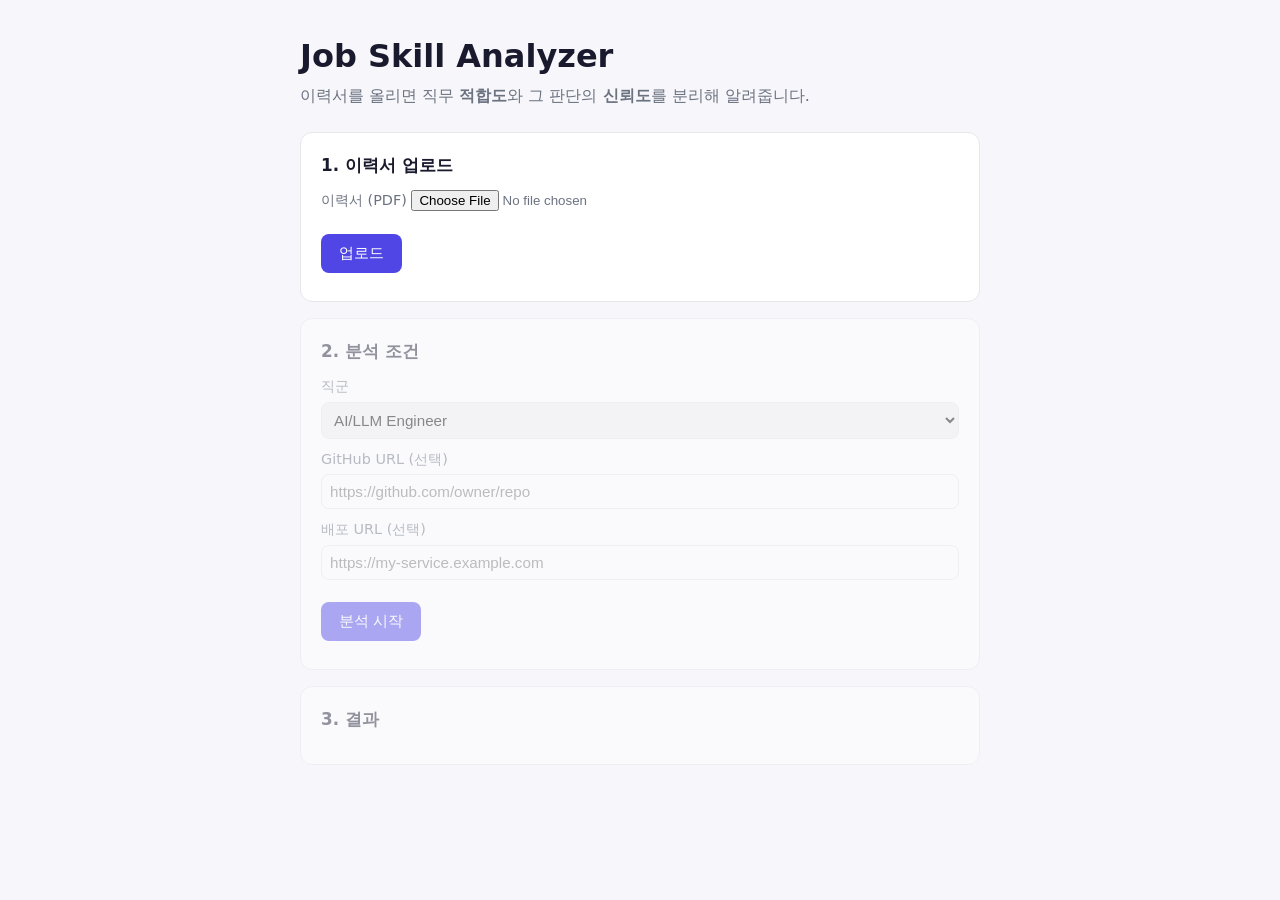
==== web/index.html @ 48e6f103 "fix(web): 파일 입력 접근성 label 연결 (코드리뷰 반영)" ====
<!DOCTYPE html>
<html lang="ko">
<head>
  <meta charset="utf-8">
  <meta name="viewport" content="width=device-width, initial-scale=1">
  <title>Job Skill Analyzer — 이력서 분석</title>
  <link rel="stylesheet" href="/web/style.css">
</head>
<body>
  <main>
    <header>
      <h1>Job Skill Analyzer</h1>
      <p class="sub">이력서를 올리면 직무 <b>적합도</b>와 그 판단의 <b>신뢰도</b>를 분리해 알려줍니다.</p>
    </header>

    <!-- 1단계: 업로드 -->
    <section id="step-upload" class="card">
      <h2>1. 이력서 업로드</h2>
      <label for="file">이력서 (PDF)
        <input type="file" id="file" accept="application/pdf">
      </label>
      <button id="upload-btn">업로드</button>
      <p id="upload-msg" class="msg"></p>
    </section>

    <!-- 2단계: 분석 입력 -->
    <section id="step-analyze" class="card disabled">
      <h2>2. 분석 조건</h2>
      <label>직군
        <select id="job-family">
          <option>Software Engineer</option>
          <option>Data Engineer</option>
          <option>Data Analyst</option>
          <option>Data Scientist</option>
          <option selected>AI/LLM Engineer</option>
          <option>ML Engineer</option>
          <option>DevOps/SRE</option>
          <option>Security Engineer</option>
          <option>Frontend Engineer</option>
          <option>Architect</option>
        </select>
      </label>
      <label>GitHub URL (선택)
        <input type="url" id="github-url" placeholder="https://github.com/owner/repo">
      </label>
      <label>배포 URL (선택)
        <input type="url" id="deploy-url" placeholder="https://my-service.example.com">
      </label>
      <button id="analyze-btn">분석 시작</button>
      <p id="analyze-msg" class="msg"></p>
    </section>

    <!-- 3단계: 결과 -->
    <section id="step-result" class="card disabled">
      <h2>3. 결과</h2>
      <div id="progress" class="hidden"><span class="spinner"></span> 분석 중…</div>
      <div id="result"></div>
    </section>
  </main>
  <script src="/web/app.js"></script>
</body>
</html>
---- web/style.css ----
:root { --fg:#1a1a2e; --muted:#6b7280; --line:#e5e7eb; --accent:#4f46e5;
  --verified:#16a34a; --corroborated:#d97706; --claimed:#9ca3af; }
* { box-sizing: border-box; }
body { margin:0; font-family: system-ui, -apple-system, sans-serif; color:var(--fg);
  background:#f7f7fb; line-height:1.5; }
main { max-width: 720px; margin: 0 auto; padding: 32px 20px 80px; }
header h1 { margin:0 0 4px; }
.sub { color:var(--muted); margin:0 0 24px; }
.card { background:#fff; border:1px solid var(--line); border-radius:12px;
  padding:20px; margin-bottom:16px; }
.card.disabled { opacity:.45; pointer-events:none; }
.card h2 { margin:0 0 12px; font-size:1.05rem; }
label { display:block; margin:10px 0; font-size:.9rem; color:var(--muted); }
select, input[type=url] { display:block; width:100%; margin-top:4px; padding:8px;
  border:1px solid var(--line); border-radius:8px; font-size:.95rem; }
button { margin-top:12px; padding:9px 18px; border:0; border-radius:8px;
  background:var(--accent); color:#fff; font-size:.95rem; cursor:pointer; }
button:disabled { background:#c7c7d1; cursor:not-allowed; }
.msg { font-size:.85rem; margin:8px 0 0; }
.msg.error { color:#dc2626; }
.hidden { display:none; }
.spinner { display:inline-block; width:14px; height:14px; border:2px solid var(--line);
  border-top-color:var(--accent); border-radius:50%; animation:spin .8s linear infinite;
  vertical-align:middle; }
@keyframes spin { to { transform: rotate(360deg); } }
/* 결과 */
.metrics { display:flex; gap:16px; margin-bottom:16px; }
.metric { flex:1; border:1px solid var(--line); border-radius:10px; padding:14px; }
.metric .big { font-size:1.6rem; font-weight:700; }
.gauge { height:8px; background:var(--line); border-radius:4px; overflow:hidden; margin-top:6px; }
.gauge > span { display:block; height:100%; background:var(--accent); }
.badge { display:inline-block; padding:2px 8px; border-radius:999px; font-size:.75rem;
  color:#fff; }
.badge.Verified { background:var(--verified); }
.badge.Corroborated { background:var(--corroborated); }
.badge.Claimed { background:var(--claimed); }
.skill-row { display:flex; align-items:center; gap:8px; padding:6px 0;
  border-bottom:1px solid var(--line); font-size:.9rem; }
.skill-row .src { color:var(--muted); font-size:.78rem; margin-left:auto; }
.suggestion { border:1px solid var(--line); border-radius:10px; padding:12px; margin-top:10px; }
.suggestion .head { font-weight:600; font-size:.9rem; }
.suggestion .rew { background:#f3f4f6; border-radius:6px; padding:8px; margin:6px 0;
  font-size:.85rem; white-space:pre-wrap; }
.prio { font-size:.72rem; color:var(--muted); }
h3 { margin:18px 0 6px; font-size:.95rem; }
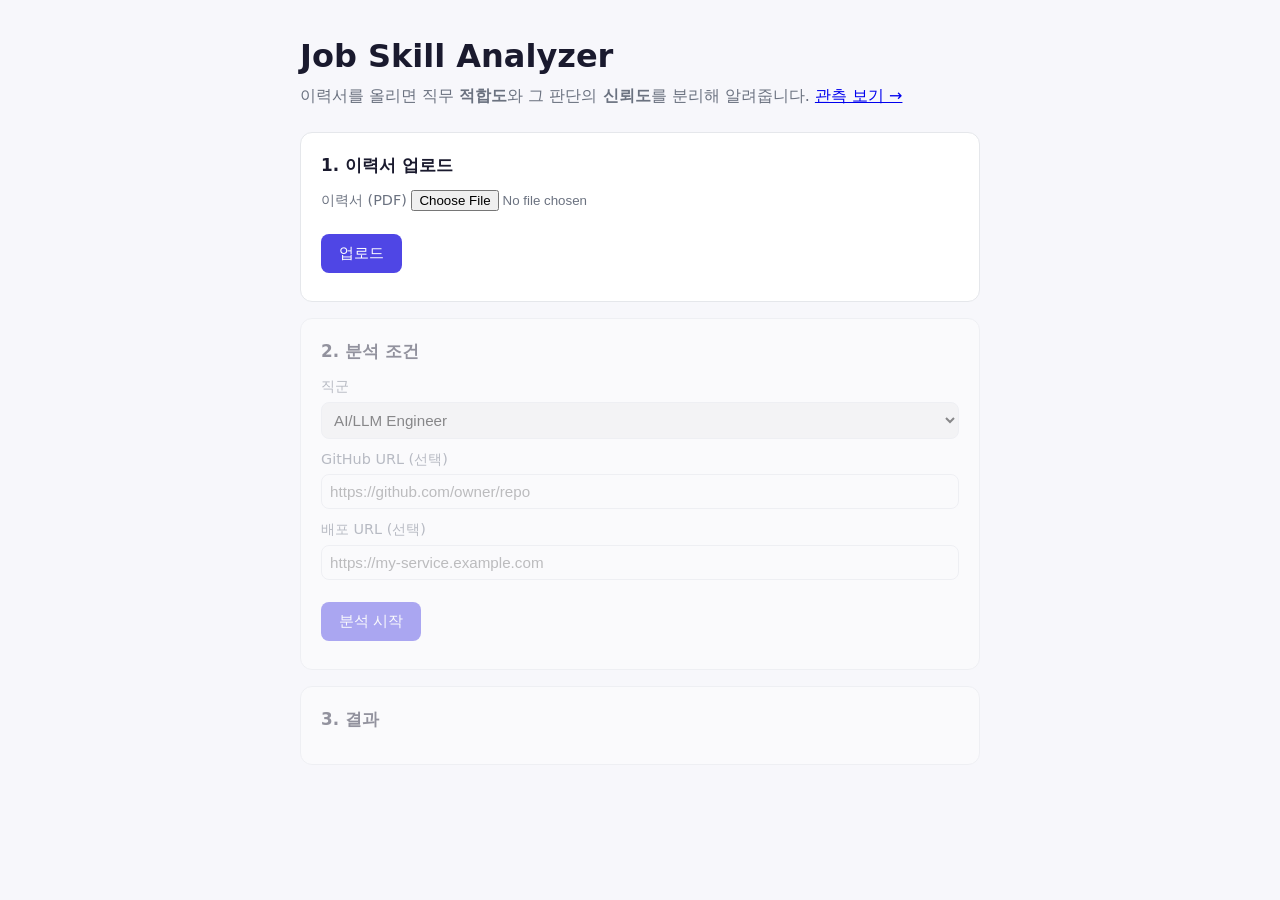
==== commit 46e8fb2e: "feat(web): 분석 페이지 헤더에 관측 링크 — 분석↔관측 양방향 네비 Co-Authored-By: Claude Opus 4.8 <noreply@anthropic.com>" ====
--- a/web/index.html
+++ b/web/index.html
@@ -10,7 +10,7 @@
   <main>
     <header>
       <h1>Job Skill Analyzer</h1>
-      <p class="sub">이력서를 올리면 직무 <b>적합도</b>와 그 판단의 <b>신뢰도</b>를 분리해 알려줍니다.</p>
+      <p class="sub">이력서를 올리면 직무 <b>적합도</b>와 그 판단의 <b>신뢰도</b>를 분리해 알려줍니다. <a href="/observe">관측 보기 →</a></p>
     </header>
 
     <!-- 1단계: 업로드 -->
--- a/web/style.css
+++ b/web/style.css
@@ -43,3 +43,9 @@
   font-size:.85rem; white-space:pre-wrap; }
 .prio { font-size:.72rem; color:var(--muted); }
 h3 { margin:18px 0 6px; font-size:.95rem; }
+.tabs { display:flex; gap:8px; margin-bottom:16px; }
+.tab { background:#fff; color:var(--fg); border:1px solid var(--line); }
+.tab.active { background:var(--accent); color:#fff; }
+.step { border-left:3px solid var(--accent); padding:8px 12px; margin:10px 0; background:#fff; }
+.step h4 { margin:0 0 4px; font-size:.92rem; }
+.stat-row { display:flex; justify-content:space-between; padding:6px 0; border-bottom:1px solid var(--line); font-size:.9rem; }
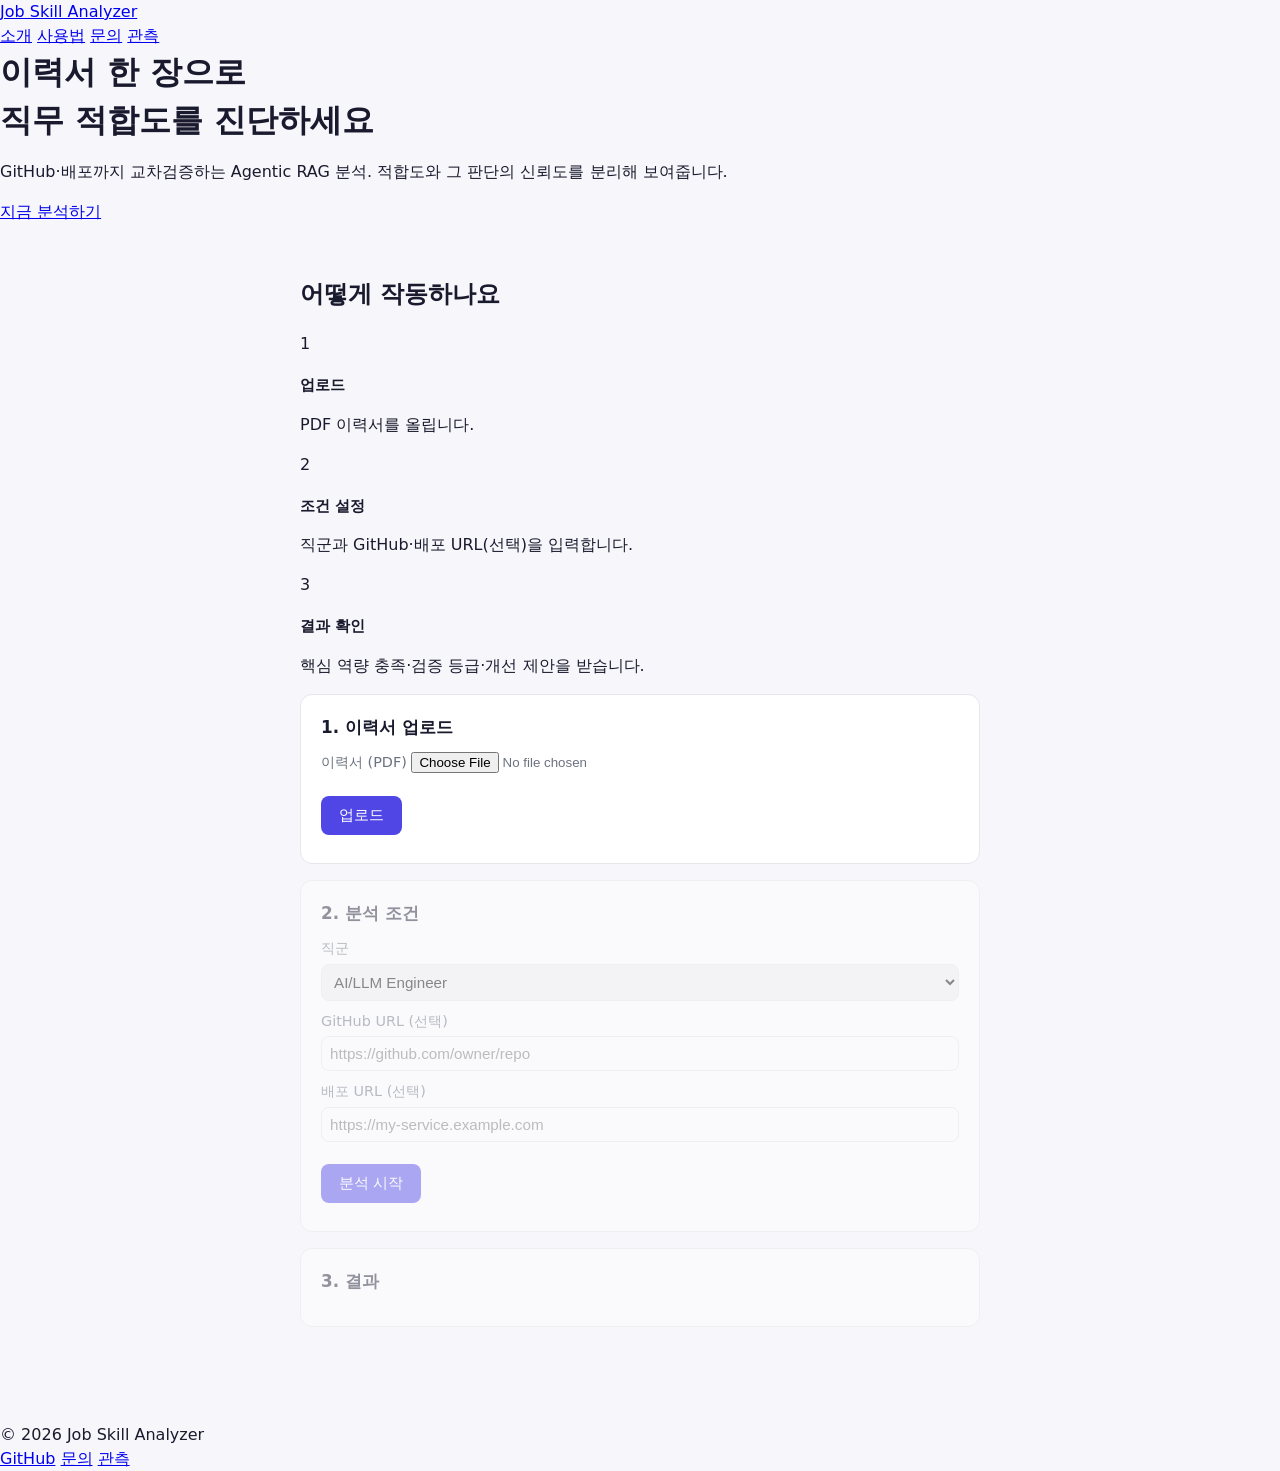
==== commit 766c7f53: "feat(web): 홈페이지 구조 — 네비·히어로·사용법 3단계·푸터 추가 Co-Authored-By: Claude Opus 4.8 <noreply@anthropic.com>" ====
--- a/web/index.html
+++ b/web/index.html
@@ -3,15 +3,39 @@
 <head>
   <meta charset="utf-8">
   <meta name="viewport" content="width=device-width, initial-scale=1">
-  <title>Job Skill Analyzer — 이력서 분석</title>
+  <title>Job Skill Analyzer — 이력서 적합도 진단</title>
   <link rel="stylesheet" href="/web/style.css">
 </head>
-<body>
+<body id="top">
+  <nav class="topnav">
+    <div class="nav-inner">
+      <a href="#top" class="logo">Job Skill Analyzer</a>
+      <div class="menu">
+        <a href="#hero">소개</a>
+        <a href="#how">사용법</a>
+        <a href="#contact">문의</a>
+        <a href="/observe">관측</a>
+      </div>
+    </div>
+  </nav>
+
+  <header class="hero" id="hero">
+    <div class="hero-inner">
+      <h1>이력서 한 장으로<br>직무 적합도를 진단하세요</h1>
+      <p>GitHub·배포까지 교차검증하는 Agentic RAG 분석. 적합도와 그 판단의 신뢰도를 분리해 보여줍니다.</p>
+      <a class="cta" href="#step-upload">지금 분석하기</a>
+    </div>
+  </header>
+
   <main>
-    <header>
-      <h1>Job Skill Analyzer</h1>
-      <p class="sub">이력서를 올리면 직무 <b>적합도</b>와 그 판단의 <b>신뢰도</b>를 분리해 알려줍니다. <a href="/observe">관측 보기 →</a></p>
-    </header>
+    <section class="how" id="how">
+      <h2>어떻게 작동하나요</h2>
+      <div class="how-grid">
+        <div class="how-card"><span class="num">1</span><h3>업로드</h3><p>PDF 이력서를 올립니다.</p></div>
+        <div class="how-card"><span class="num">2</span><h3>조건 설정</h3><p>직군과 GitHub·배포 URL(선택)을 입력합니다.</p></div>
+        <div class="how-card"><span class="num">3</span><h3>결과 확인</h3><p>핵심 역량 충족·검증 등급·개선 제안을 받습니다.</p></div>
+      </div>
+    </section>
 
     <!-- 1단계: 업로드 -->
     <section id="step-upload" class="card">
@@ -57,6 +81,18 @@
       <div id="result"></div>
     </section>
   </main>
+
+  <footer class="site-footer" id="contact">
+    <div class="footer-inner">
+      <span>© 2026 Job Skill Analyzer</span>
+      <div class="footer-links">
+        <a href="https://github.com/K-ismyname/jobgraphPJ">GitHub</a>
+        <a href="mailto:dagahee0903@gmail.com">문의</a>
+        <a href="/observe">관측</a>
+      </div>
+    </div>
+  </footer>
+
   <script src="/web/app.js"></script>
 </body>
 </html>
--- a/web/style.css
+++ b/web/style.css
@@ -49,3 +49,11 @@
 .step { border-left:3px solid var(--accent); padding:8px 12px; margin:10px 0; background:#fff; }
 .step h4 { margin:0 0 4px; font-size:.92rem; }
 .stat-row { display:flex; justify-content:space-between; padding:6px 0; border-bottom:1px solid var(--line); font-size:.9rem; }
+.cap { display:inline-block; padding:3px 10px; margin:3px; border-radius:8px; font-size:.82rem; border:1px solid var(--line); }
+.cap.met { background:#eef2ff; border-color:var(--accent); }
+.cap.unmet { background:#fef2f2; color:#b91c1c; border-color:#fecaca; }
+.fam-row { display:flex; justify-content:space-between; padding:6px 0; border-bottom:1px solid var(--line); font-size:.9rem; }
+.cap-ev { font-size:.82rem; color:var(--muted); padding:3px 0; }
+.diagram { overflow-x:auto; padding:12px; background:#fff; border:1px solid var(--line); border-radius:10px; margin-bottom:16px; }
+.diagram svg { max-width:100%; height:auto; }
+.stage-data { margin-top:8px; padding-left:8px; border-left:2px solid var(--line); }
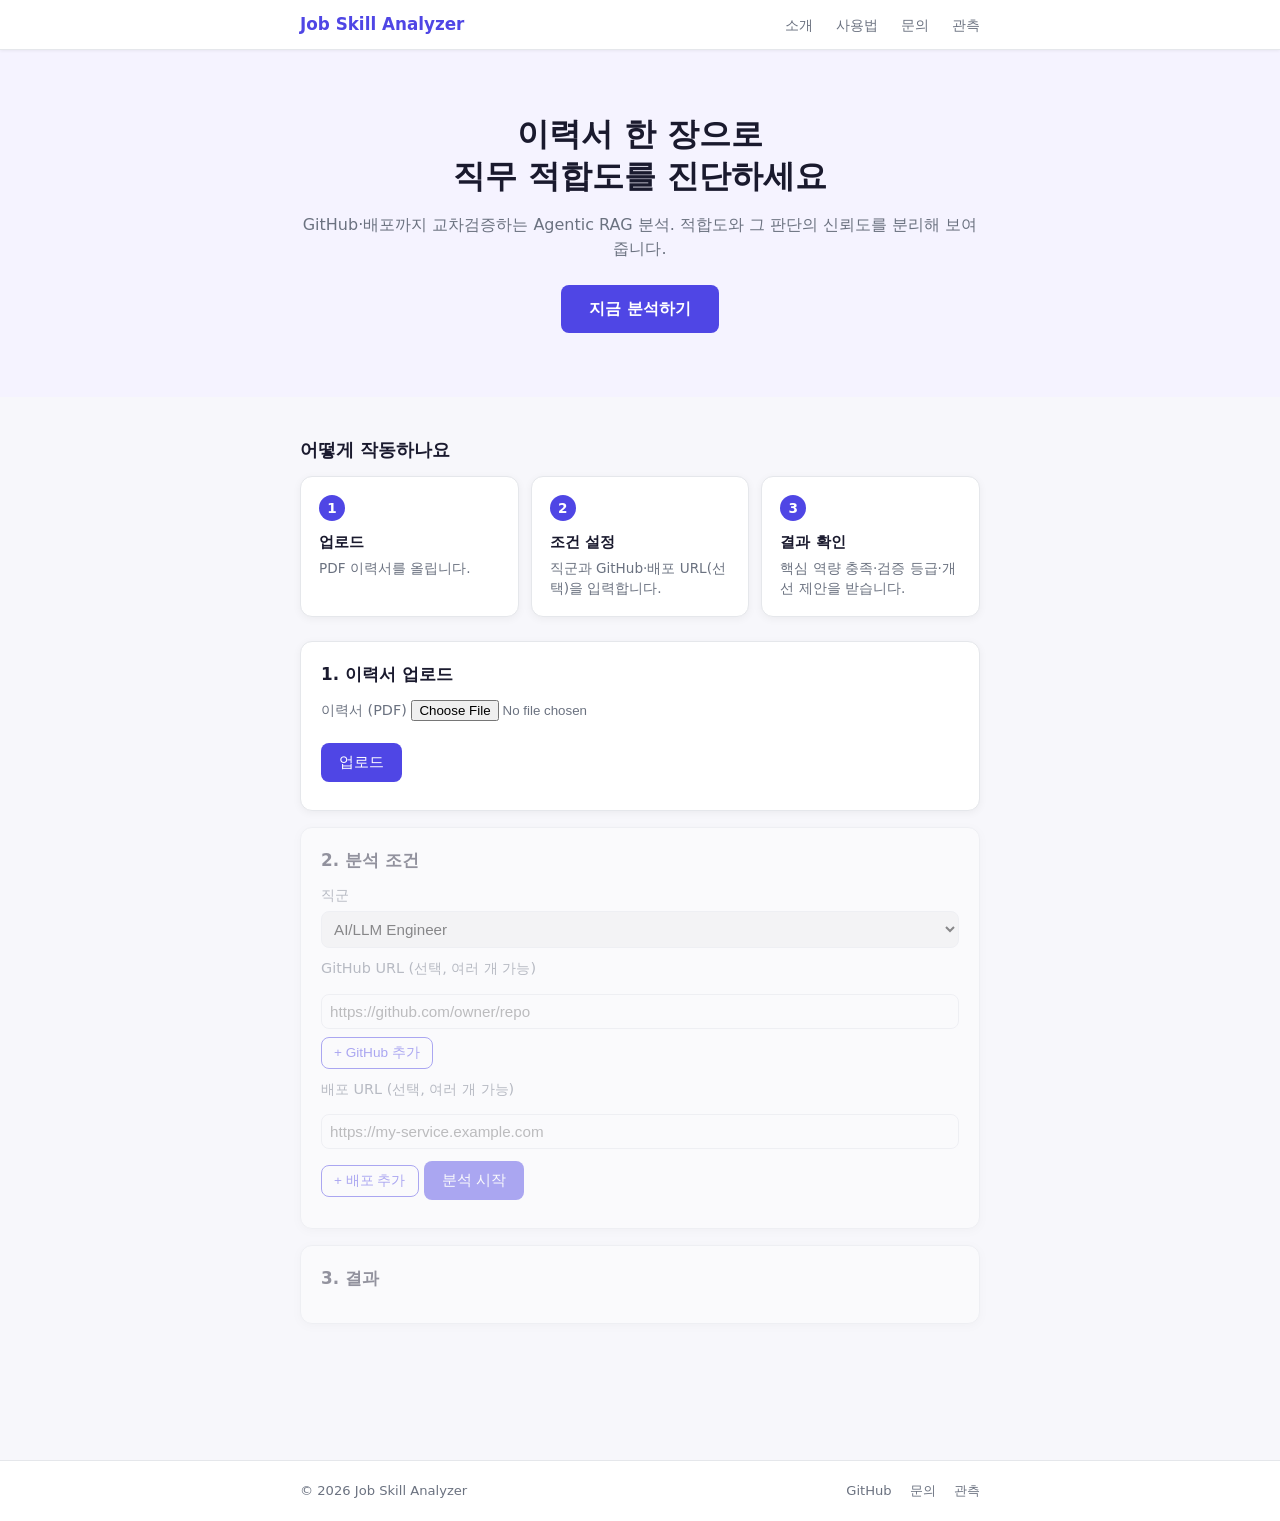
==== commit e5debcae: "feat(web): GitHub/배포 URL 다중 입력 — 추가/삭제 버튼 Co-Authored-By: Claude Opus 4.8 <noreply@anthropic.com>" ====
--- a/web/index.html
+++ b/web/index.html
@@ -64,12 +64,17 @@
           <option>Architect</option>
         </select>
       </label>
-      <label>GitHub URL (선택)
-        <input type="url" id="github-url" placeholder="https://github.com/owner/repo">
-      </label>
-      <label>배포 URL (선택)
-        <input type="url" id="deploy-url" placeholder="https://my-service.example.com">
-      </label>
+      <label>GitHub URL (선택, 여러 개 가능)</label>
+      <div id="github-urls">
+        <div class="url-row"><input type="url" id="github-url" placeholder="https://github.com/owner/repo"></div>
+      </div>
+      <button type="button" id="add-github" class="add-btn">+ GitHub 추가</button>
+
+      <label>배포 URL (선택, 여러 개 가능)</label>
+      <div id="deploy-urls">
+        <div class="url-row"><input type="url" id="deploy-url" placeholder="https://my-service.example.com"></div>
+      </div>
+      <button type="button" id="add-deploy" class="add-btn">+ 배포 추가</button>
       <button id="analyze-btn">분석 시작</button>
       <p id="analyze-msg" class="msg"></p>
     </section>
--- a/web/style.css
+++ b/web/style.css
@@ -1,5 +1,8 @@
 :root { --fg:#1a1a2e; --muted:#6b7280; --line:#e5e7eb; --accent:#4f46e5;
-  --verified:#16a34a; --corroborated:#d97706; --claimed:#9ca3af; }
+  --verified:#16a34a; --corroborated:#d97706; --claimed:#9ca3af;
+  --shadow:0 1px 3px rgba(0,0,0,.06); --shadow-card:0 2px 8px rgba(0,0,0,.05);
+  --bg-accent:#f5f3ff; }
+html { scroll-behavior: smooth; }
 * { box-sizing: border-box; }
 body { margin:0; font-family: system-ui, -apple-system, sans-serif; color:var(--fg);
   background:#f7f7fb; line-height:1.5; }
@@ -7,7 +10,7 @@
 header h1 { margin:0 0 4px; }
 .sub { color:var(--muted); margin:0 0 24px; }
 .card { background:#fff; border:1px solid var(--line); border-radius:12px;
-  padding:20px; margin-bottom:16px; }
+  padding:20px; margin-bottom:16px; box-shadow:var(--shadow-card); }
 .card.disabled { opacity:.45; pointer-events:none; }
 .card h2 { margin:0 0 12px; font-size:1.05rem; }
 label { display:block; margin:10px 0; font-size:.9rem; color:var(--muted); }
@@ -57,3 +60,62 @@
 .diagram { overflow-x:auto; padding:12px; background:#fff; border:1px solid var(--line); border-radius:10px; margin-bottom:16px; }
 .diagram svg { max-width:100%; height:auto; }
 .stage-data { margin-top:8px; padding-left:8px; border-left:2px solid var(--line); }
+/* ── 홈페이지 ── */
+.topnav { position:sticky; top:0; z-index:10; background:#fff;
+  border-bottom:1px solid var(--line); box-shadow:var(--shadow); }
+.nav-inner { max-width:720px; margin:0 auto; padding:12px 20px;
+  display:flex; align-items:center; justify-content:space-between; }
+.topnav .logo { font-weight:700; color:var(--accent); text-decoration:none; font-size:1.05rem; }
+.topnav .menu a { color:var(--muted); text-decoration:none; margin-left:18px; font-size:.9rem; }
+.topnav .menu a:hover { color:var(--accent); }
+
+.hero { background:var(--bg-accent); }
+.hero-inner { max-width:720px; margin:0 auto; padding:64px 20px; text-align:center; }
+.hero h1 { margin:0 0 16px; font-size:2rem; line-height:1.3; }
+.hero p { color:var(--muted); margin:0 0 24px; font-size:1rem; }
+.cta { display:inline-block; background:var(--accent); color:#fff; text-decoration:none;
+  padding:12px 28px; border-radius:8px; font-size:1rem; font-weight:600; }
+.cta:hover { opacity:.92; }
+
+.how { margin-bottom:24px; }
+.how > h2 { font-size:1.1rem; margin:8px 0 12px; }
+.how-grid { display:grid; grid-template-columns:repeat(3,1fr); gap:12px; }
+.how-card { background:#fff; border:1px solid var(--line); border-radius:12px;
+  padding:18px; box-shadow:var(--shadow-card); }
+.how-card .num { display:inline-flex; align-items:center; justify-content:center;
+  width:26px; height:26px; border-radius:50%; background:var(--accent); color:#fff;
+  font-size:.85rem; font-weight:700; }
+.how-card h3 { margin:10px 0 4px; font-size:.95rem; }
+.how-card p { margin:0; color:var(--muted); font-size:.85rem; }
+
+/* 앵커가 sticky 네비에 가리지 않도록 */
+#hero, #how, #step-upload, #contact { scroll-margin-top:64px; }
+
+.site-footer { background:#fff; border-top:1px solid var(--line); margin-top:40px; }
+.footer-inner { max-width:720px; margin:0 auto; padding:20px;
+  display:flex; align-items:center; justify-content:space-between;
+  color:var(--muted); font-size:.82rem; }
+.footer-links a { color:var(--muted); text-decoration:none; margin-left:14px; }
+.footer-links a:hover { color:var(--accent); }
+
+@media (max-width:640px) {
+  .how-grid { grid-template-columns:1fr; }
+  .hero h1 { font-size:1.6rem; }
+  .topnav .menu a { margin-left:12px; font-size:.82rem; }
+  .footer-inner { flex-direction:column; gap:8px; text-align:center; }
+  .footer-links a { margin:0 7px; }
+}
+/* ── 관측 흐름 띠·배지 ── */
+.flow-band { background:var(--bg-accent); border:1px solid var(--line); border-radius:10px;
+  padding:12px 14px; margin-bottom:16px; font-size:.9rem; font-weight:600; color:var(--accent);
+  overflow-x:auto; white-space:nowrap; }
+.flow-band.muted { background:#fff; color:var(--muted); font-weight:400; }
+.badge-num { display:inline-block; margin-left:6px; padding:1px 8px; border-radius:999px;
+  background:#eef2ff; color:var(--accent); font-size:.72rem; font-weight:600; vertical-align:middle; }
+/* ── 다중 URL 입력 ── */
+.url-row { display:flex; gap:6px; margin-top:6px; }
+.url-row input { flex:1; }
+.url-del { margin-top:0; padding:0 12px; background:#fff; color:var(--muted); border:1px solid var(--line); }
+.url-del:hover { color:#dc2626; border-color:#fecaca; }
+.add-btn { margin-top:8px; padding:6px 12px; background:#fff; color:var(--accent);
+  border:1px solid var(--accent); font-size:.85rem; }
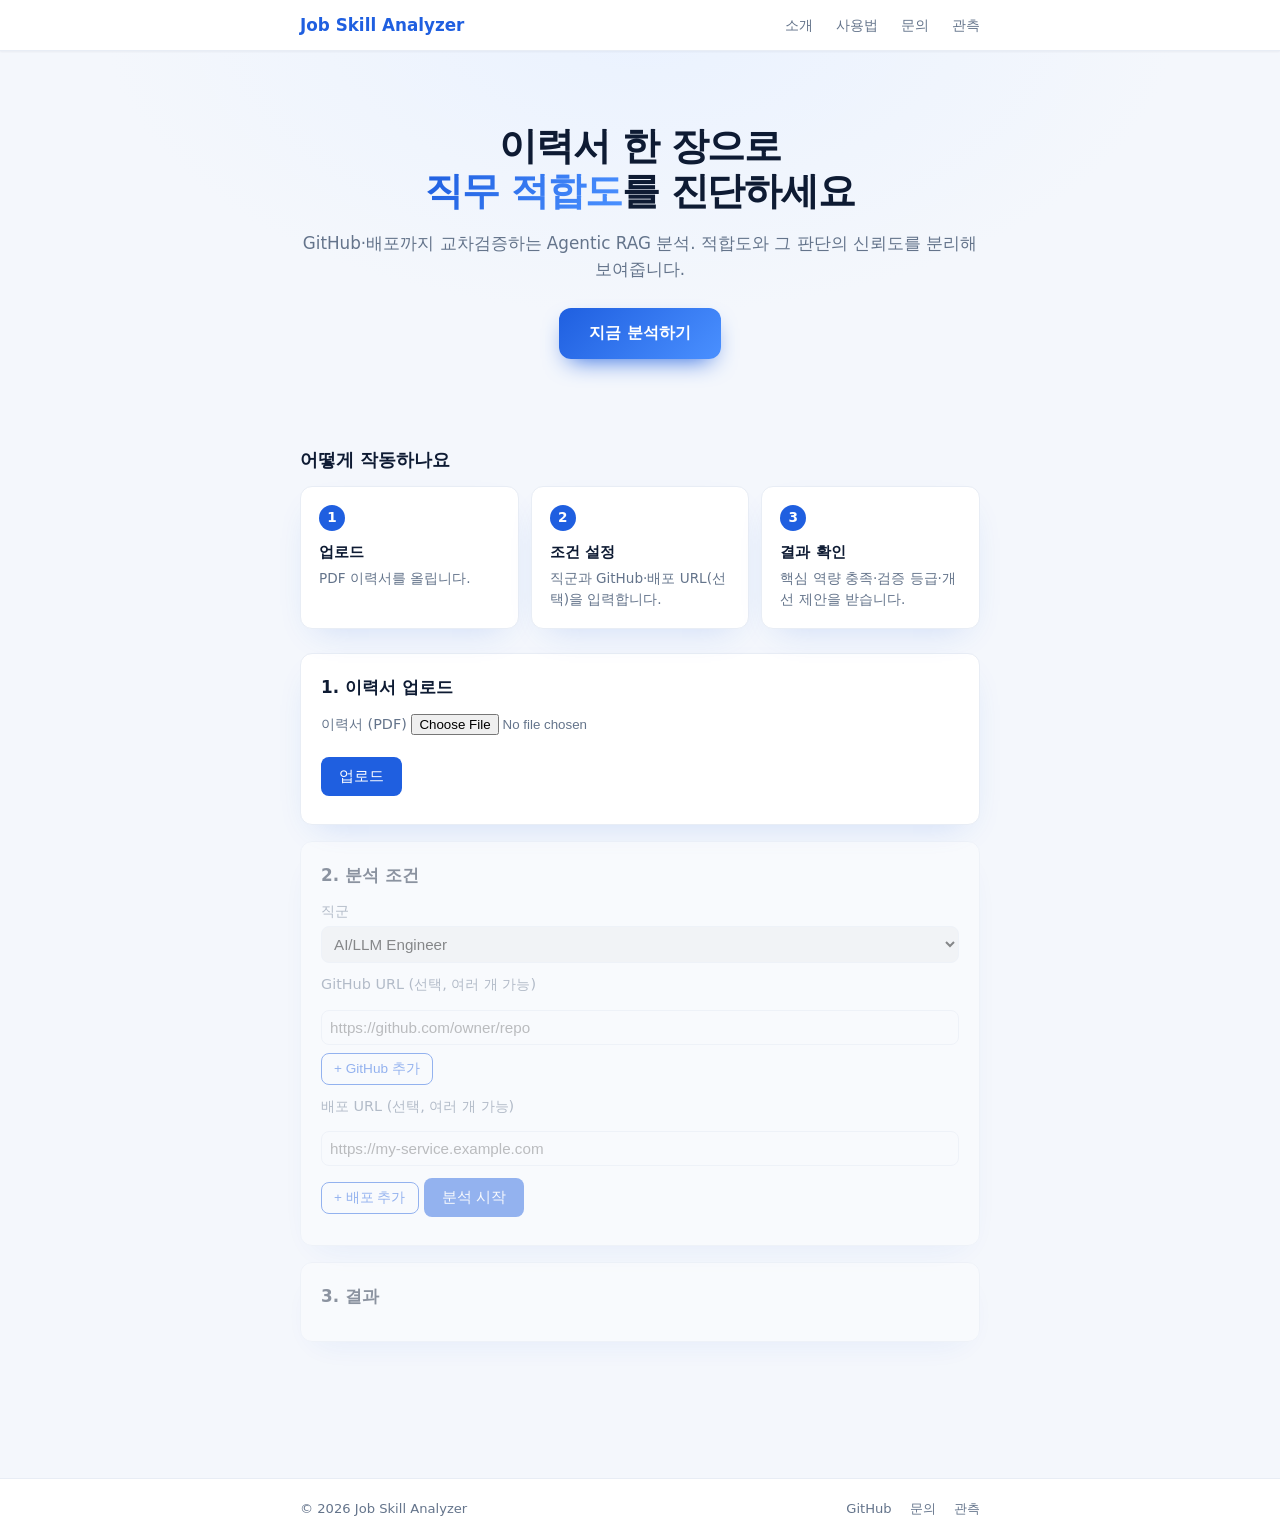
==== commit a5288bea: "feat(web): 블루/고급 디자인 리뉴얼 + 신뢰도 용어 한국어화 - 팔레트를 인디고 → 로열블루·네이비로, 채도↓·파란 깊이 그림자로 고급스럽게 - 히어로 그라데이션 제목·C" ====
--- a/web/index.html
+++ b/web/index.html
@@ -21,7 +21,7 @@
 
   <header class="hero" id="hero">
     <div class="hero-inner">
-      <h1>이력서 한 장으로<br>직무 적합도를 진단하세요</h1>
+      <h1>이력서 한 장으로<br><span class="grad">직무 적합도</span>를 진단하세요</h1>
       <p>GitHub·배포까지 교차검증하는 Agentic RAG 분석. 적합도와 그 판단의 신뢰도를 분리해 보여줍니다.</p>
       <a class="cta" href="#step-upload">지금 분석하기</a>
     </div>
@@ -61,7 +61,6 @@
           <option>DevOps/SRE</option>
           <option>Security Engineer</option>
           <option>Frontend Engineer</option>
-          <option>Architect</option>
         </select>
       </label>
       <label>GitHub URL (선택, 여러 개 가능)</label>
--- a/web/style.css
+++ b/web/style.css
@@ -1,11 +1,12 @@
-:root { --fg:#1a1a2e; --muted:#6b7280; --line:#e5e7eb; --accent:#4f46e5;
-  --verified:#16a34a; --corroborated:#d97706; --claimed:#9ca3af;
-  --shadow:0 1px 3px rgba(0,0,0,.06); --shadow-card:0 2px 8px rgba(0,0,0,.05);
-  --bg-accent:#f5f3ff; }
+:root { --fg:#0e1b33; --muted:#64748b; --line:#e8edf5; --line2:#dce5f1;
+  --accent:#1f5fe0; --accent-2:#4a90ff; --accent-soft:#eaf2ff;
+  --verified:#0e9f6e; --corroborated:#c77700; --claimed:#94a3b8;
+  --shadow:0 1px 2px rgba(14,27,51,.05); --shadow-card:0 14px 34px -16px rgba(31,95,224,.20);
+  --bg-accent:#eaf2ff; }
 html { scroll-behavior: smooth; }
 * { box-sizing: border-box; }
-body { margin:0; font-family: system-ui, -apple-system, sans-serif; color:var(--fg);
-  background:#f7f7fb; line-height:1.5; }
+body { margin:0; font-family: "Pretendard", system-ui, -apple-system, "Segoe UI", sans-serif;
+  color:var(--fg); background:#f4f7fc; line-height:1.55; -webkit-font-smoothing:antialiased; }
 main { max-width: 720px; margin: 0 auto; padding: 32px 20px 80px; }
 header h1 { margin:0 0 4px; }
 .sub { color:var(--muted); margin:0 0 24px; }
@@ -31,7 +32,8 @@
 .metric { flex:1; border:1px solid var(--line); border-radius:10px; padding:14px; }
 .metric .big { font-size:1.6rem; font-weight:700; }
 .gauge { height:8px; background:var(--line); border-radius:4px; overflow:hidden; margin-top:6px; }
-.gauge > span { display:block; height:100%; background:var(--accent); }
+.gauge > span { display:block; height:100%; border-radius:999px;
+  background:linear-gradient(90deg,var(--accent),var(--accent-2)); }
 .badge { display:inline-block; padding:2px 8px; border-radius:999px; font-size:.75rem;
   color:#fff; }
 .badge.Verified { background:var(--verified); }
@@ -69,13 +71,16 @@
 .topnav .menu a { color:var(--muted); text-decoration:none; margin-left:18px; font-size:.9rem; }
 .topnav .menu a:hover { color:var(--accent); }
 
-.hero { background:var(--bg-accent); }
-.hero-inner { max-width:720px; margin:0 auto; padding:64px 20px; text-align:center; }
-.hero h1 { margin:0 0 16px; font-size:2rem; line-height:1.3; }
-.hero p { color:var(--muted); margin:0 0 24px; font-size:1rem; }
-.cta { display:inline-block; background:var(--accent); color:#fff; text-decoration:none;
-  padding:12px 28px; border-radius:8px; font-size:1rem; font-weight:600; }
-.cta:hover { opacity:.92; }
+.hero { background:radial-gradient(60% 120% at 50% -10%, var(--bg-accent) 0%, rgba(234,242,255,0) 70%); }
+.hero-inner { max-width:720px; margin:0 auto; padding:72px 20px 48px; text-align:center; }
+.hero h1 { margin:0 0 16px; font-size:2.4rem; line-height:1.18; letter-spacing:-.03em; font-weight:800; }
+.hero h1 .grad { background:linear-gradient(120deg,var(--accent),var(--accent-2));
+  -webkit-background-clip:text; background-clip:text; color:transparent; }
+.hero p { color:var(--muted); margin:0 0 26px; font-size:1.05rem; }
+.cta { display:inline-block; background:linear-gradient(135deg,var(--accent),var(--accent-2)); color:#fff;
+  text-decoration:none; padding:13px 30px; border-radius:12px; font-size:1rem; font-weight:700;
+  box-shadow:0 10px 24px -10px var(--accent); transition:transform .15s; }
+.cta:hover { transform:translateY(-1px); }
 
 .how { margin-bottom:24px; }
 .how > h2 { font-size:1.1rem; margin:8px 0 12px; }
@@ -119,3 +124,19 @@
 .url-del:hover { color:#dc2626; border-color:#fecaca; }
 .add-btn { margin-top:8px; padding:6px 12px; background:#fff; color:var(--accent);
   border:1px solid var(--accent); font-size:.85rem; }
+/* ── 2축 메트릭 · 신뢰도 범례 ── */
+.metric .k { font-size:.8rem; color:var(--muted); font-weight:600; }
+.trust-pills { display:flex; flex-wrap:wrap; gap:6px; margin-top:10px; }
+.tpill { font-size:.74rem; font-weight:700; padding:4px 11px; border-radius:999px; }
+.tpill.Verified { background:#e3f6ee; color:var(--verified); }
+.tpill.Corroborated { background:#fcefda; color:var(--corroborated); }
+.tpill.Claimed { background:#eef1f6; color:#5b6573; }
+.legend { display:flex; flex-direction:column; gap:8px; background:#fff; border:1px solid var(--line);
+  border-radius:12px; padding:14px 16px; margin:12px 0 4px; font-size:.85rem; color:var(--muted); }
+.legend .lg { display:flex; align-items:center; gap:8px; }
+.legend .lg b { color:var(--fg); font-weight:700; }
+.legend .lg .en { font-size:.7rem; color:#9aa6b6; letter-spacing:.02em; }
+.legend .dotc { width:9px; height:9px; border-radius:50%; flex:none; }
+.legend .dotc.Verified { background:var(--verified); }
+.legend .dotc.Corroborated { background:var(--corroborated); }
+.legend .dotc.Claimed { background:var(--claimed); }
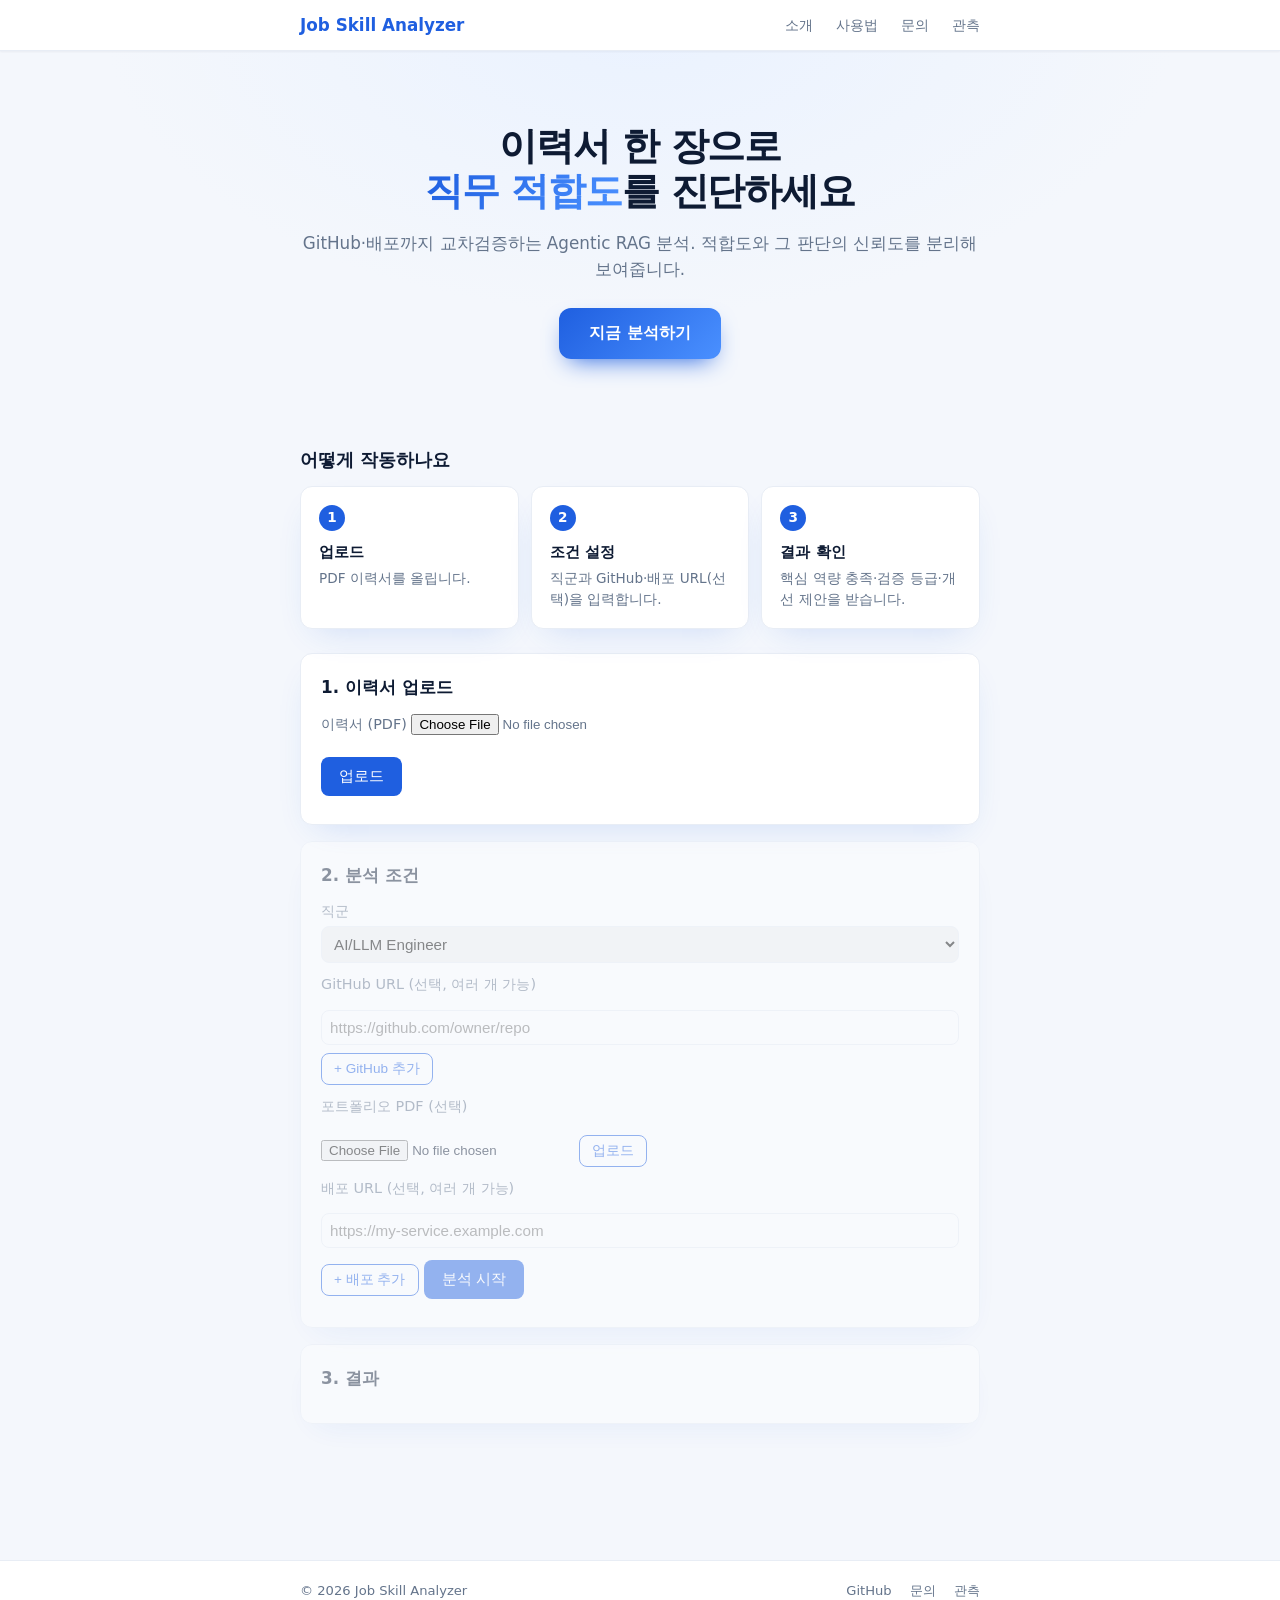
==== commit 0ed43440: "feat(portfolio): 포트폴리오 PDF 업로드 + 공통 스킬 충족 현황 추가 - /portfolio/upload-portfolio 엔드포인트 신설 (포트폴리오 PDF → " ====
--- a/web/index.html
+++ b/web/index.html
@@ -69,6 +69,13 @@
       </div>
       <button type="button" id="add-github" class="add-btn">+ GitHub 추가</button>
 
+      <label>포트폴리오 PDF (선택)</label>
+      <div class="portfolio-upload-row">
+        <input type="file" id="portfolio-file" accept="application/pdf">
+        <button type="button" id="portfolio-upload-btn" class="add-btn">업로드</button>
+        <span id="portfolio-msg" class="msg"></span>
+      </div>
+
       <label>배포 URL (선택, 여러 개 가능)</label>
       <div id="deploy-urls">
         <div class="url-row"><input type="url" id="deploy-url" placeholder="https://my-service.example.com"></div>
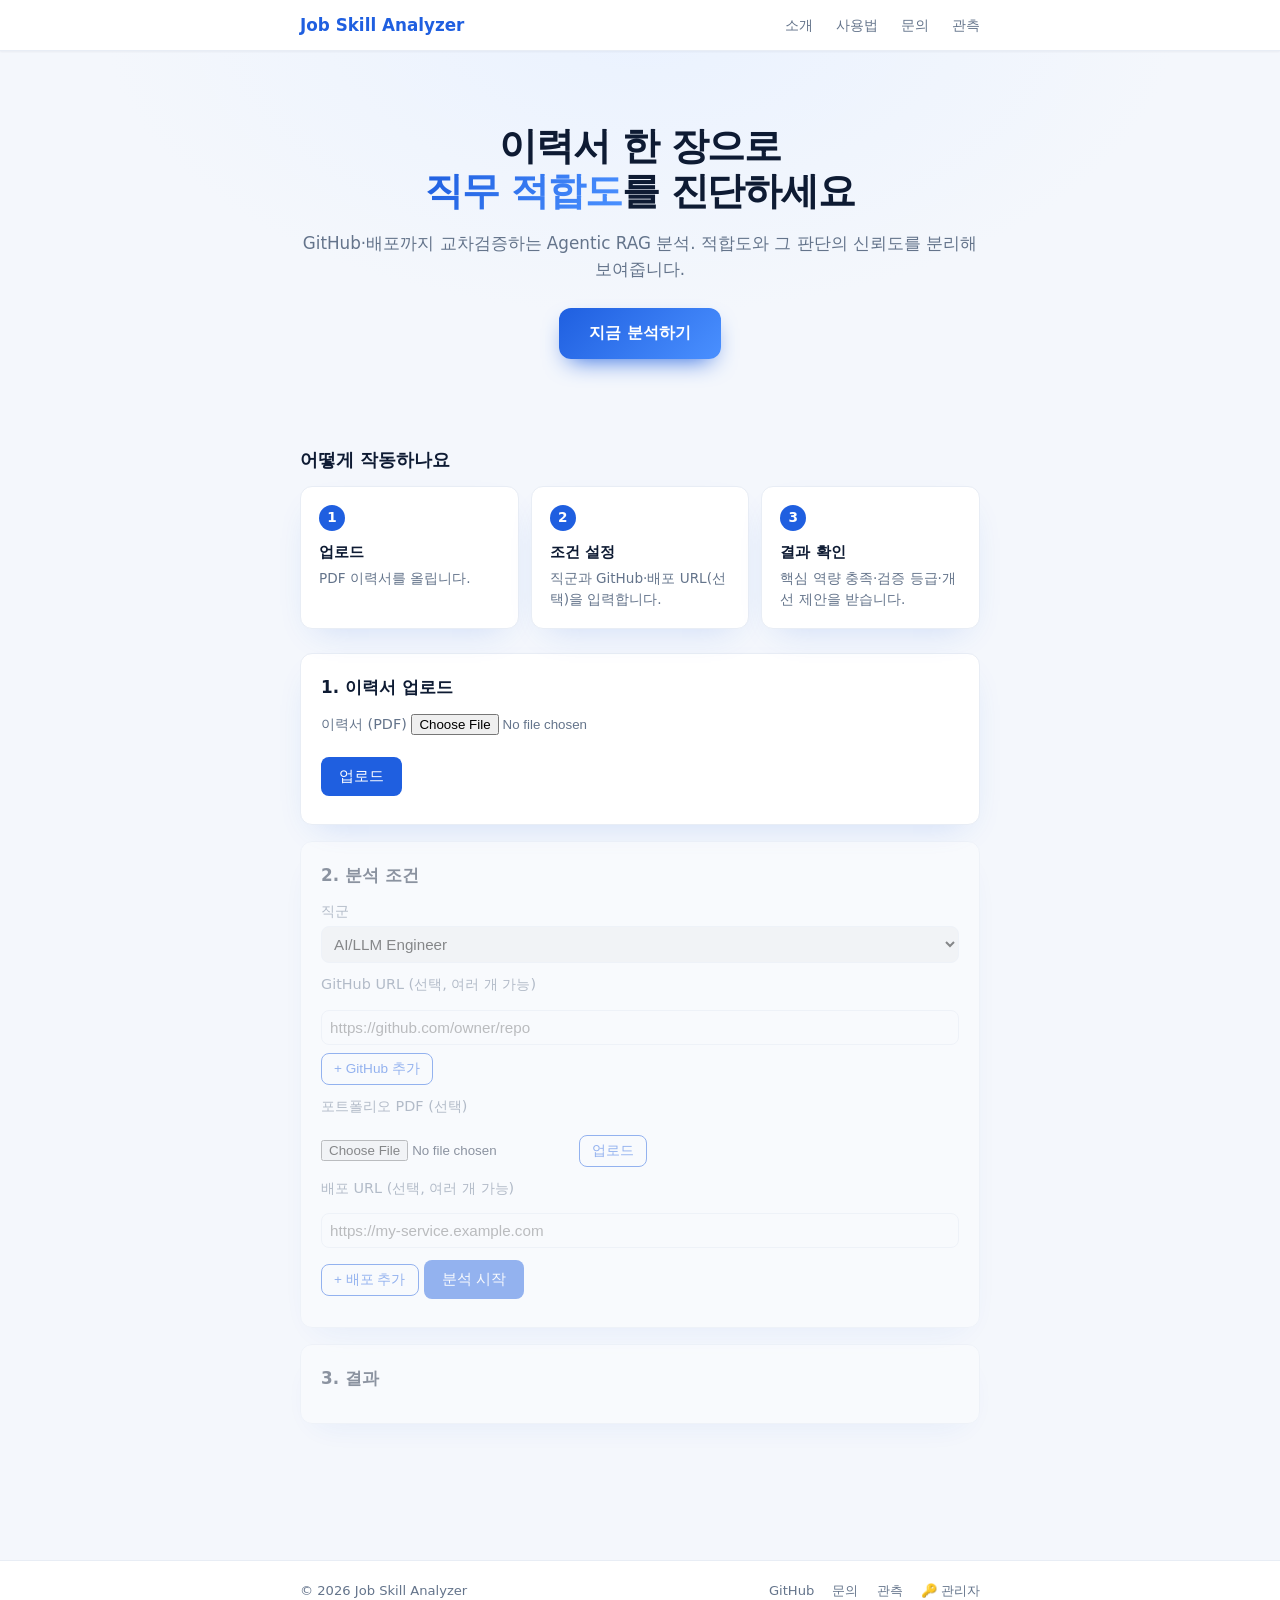
==== commit c6fe8769: "feat(web): 관리자 키 입력 진입 추가 — 푸터 '🔑 관리자' 3회 소진 후에만 키를 넣을 수 있던 불편 해소. 푸터 링크로 언제든 관리자 키 입력(무제한)·해제(3회 제한" ====
--- a/web/index.html
+++ b/web/index.html
@@ -100,6 +100,7 @@
         <a href="https://github.com/K-ismyname/jobgraphPJ">GitHub</a>
         <a href="mailto:dagahee0903@gmail.com">문의</a>
         <a href="/observe">관측</a>
+        <a href="#" id="admin-key">🔑 관리자</a>
       </div>
     </div>
   </footer>
